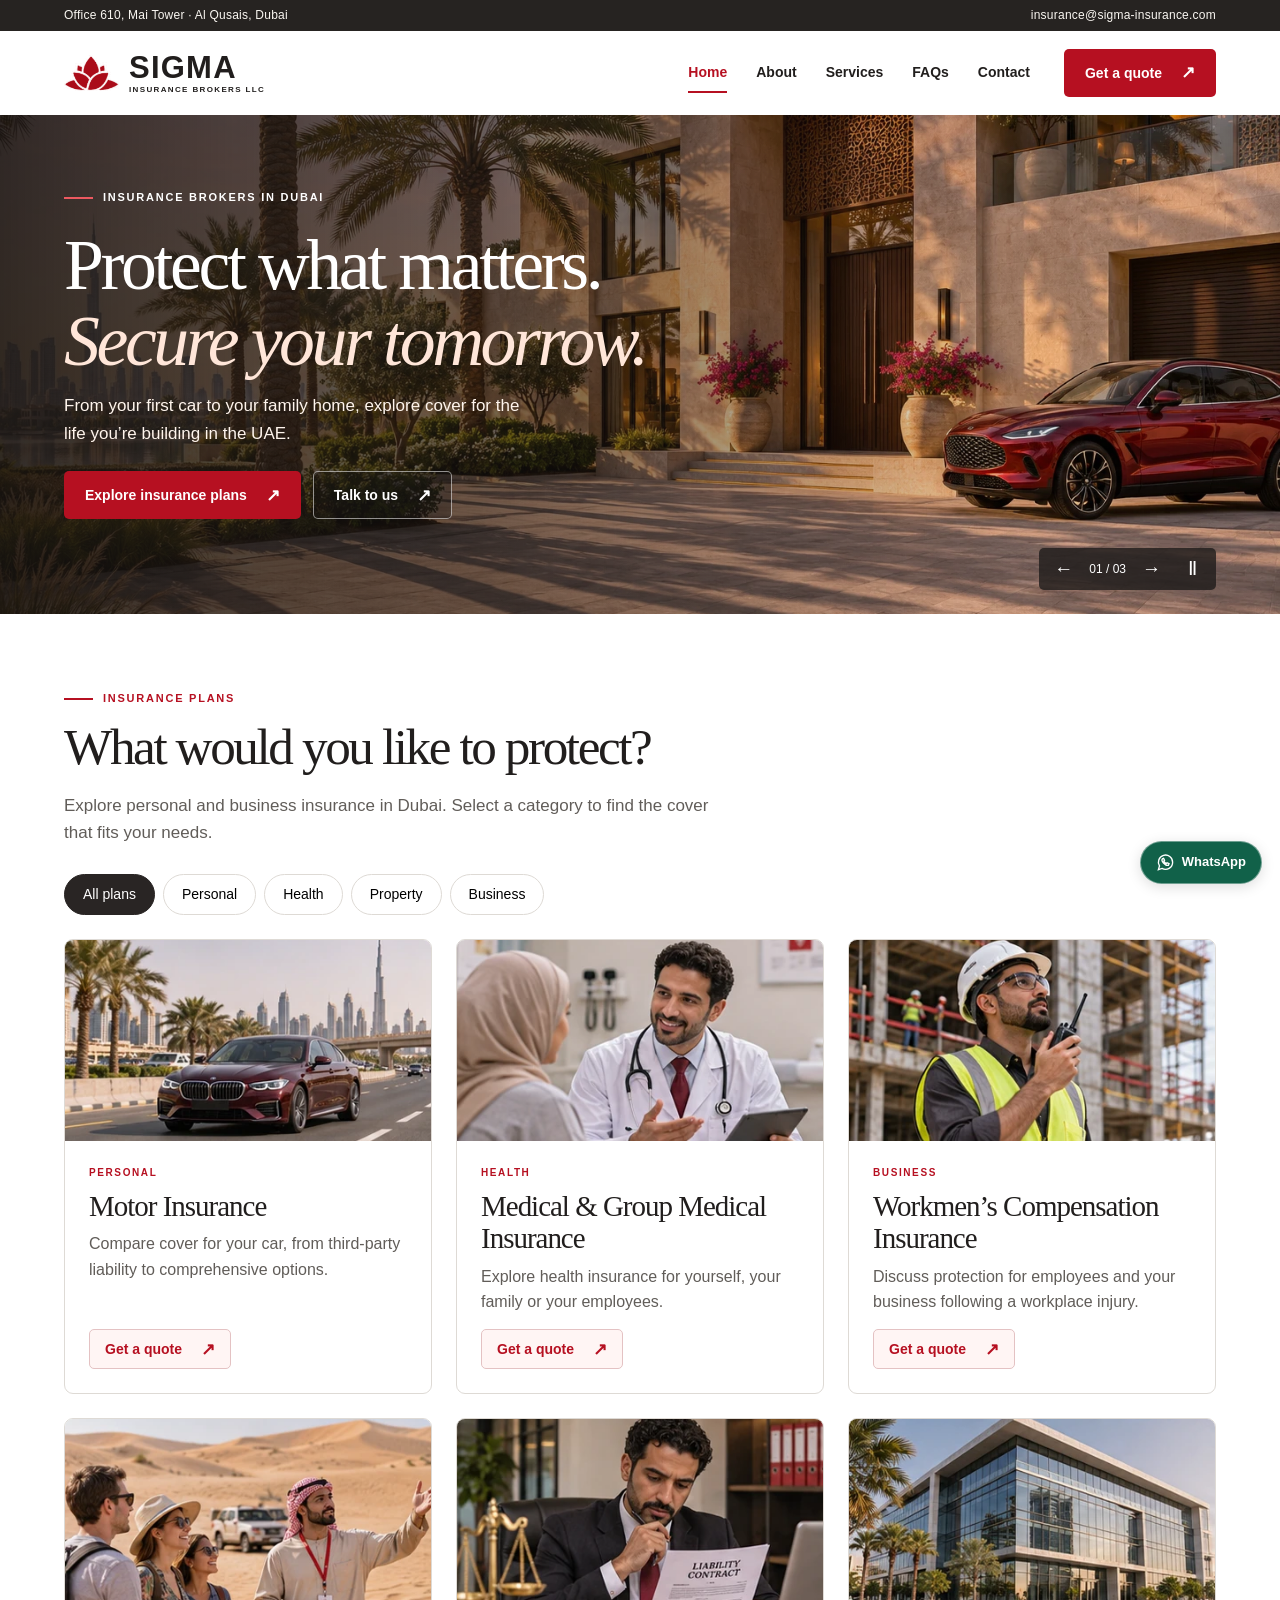
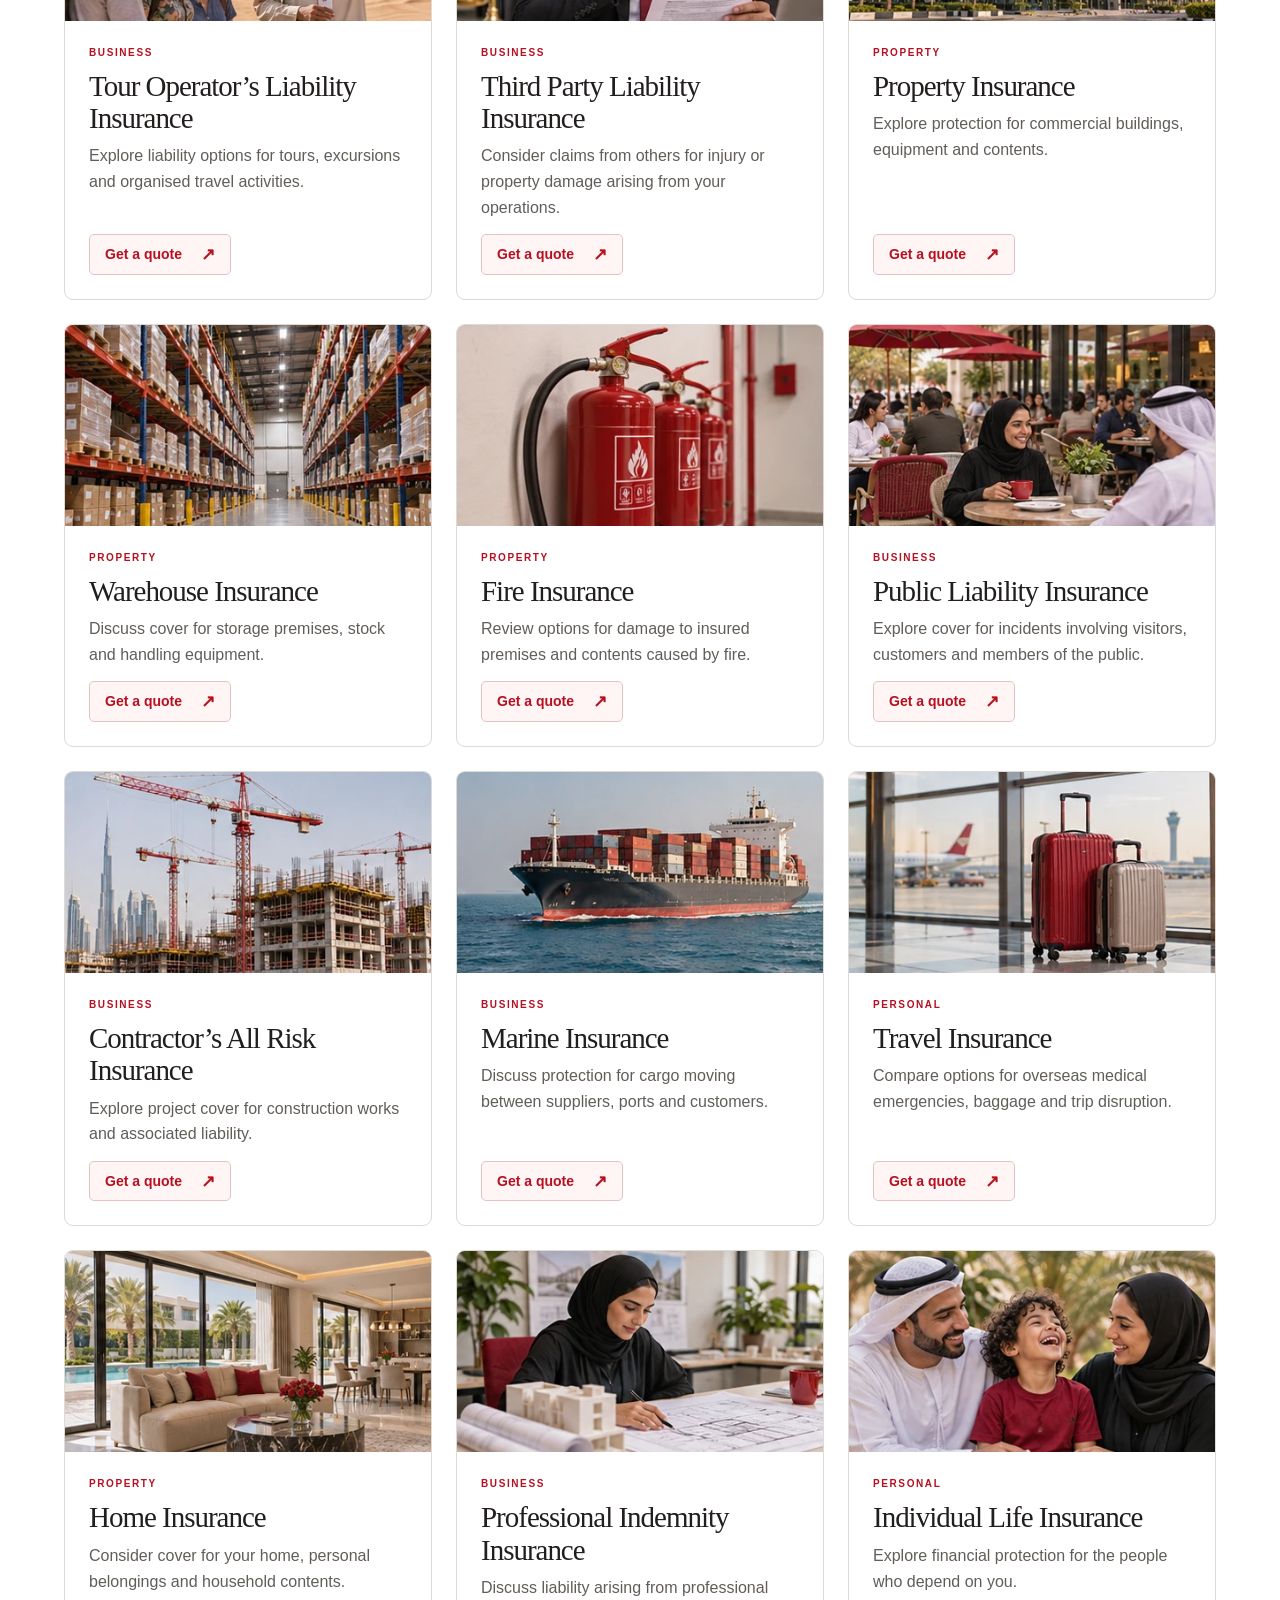
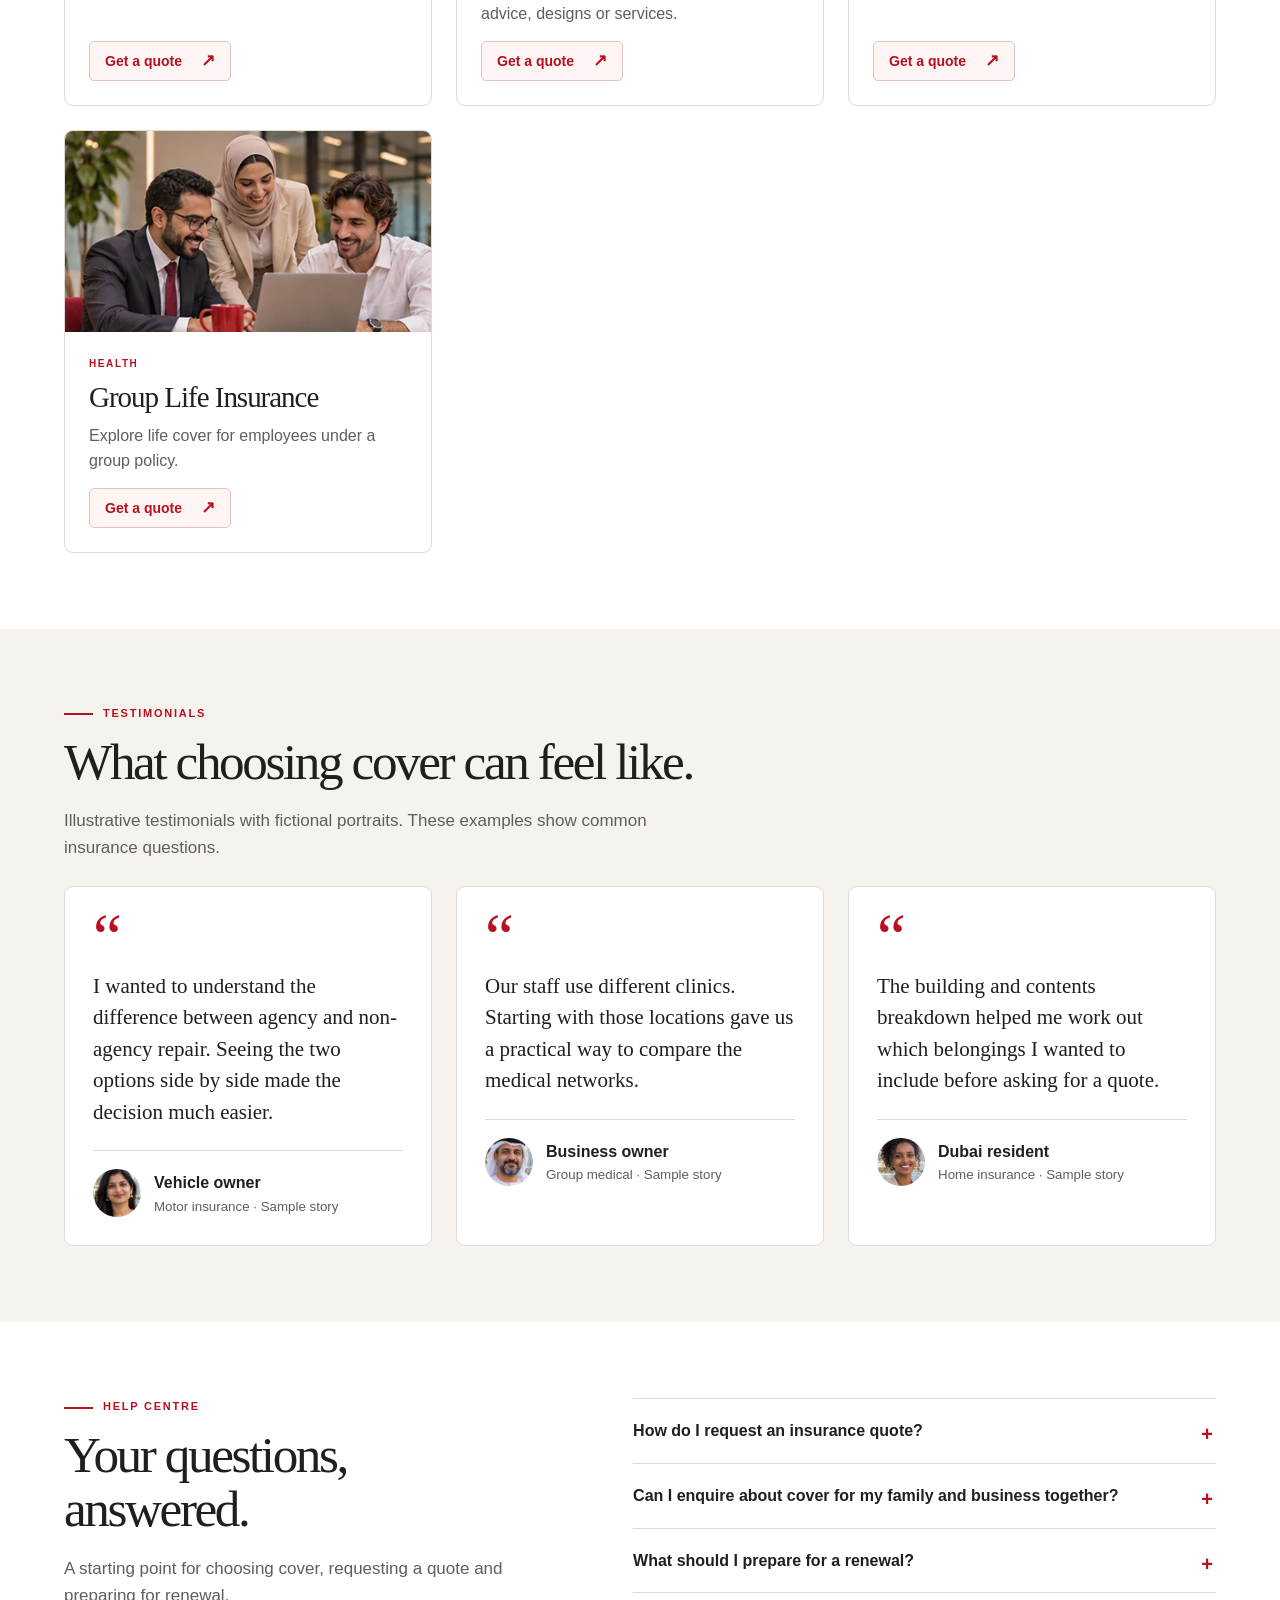
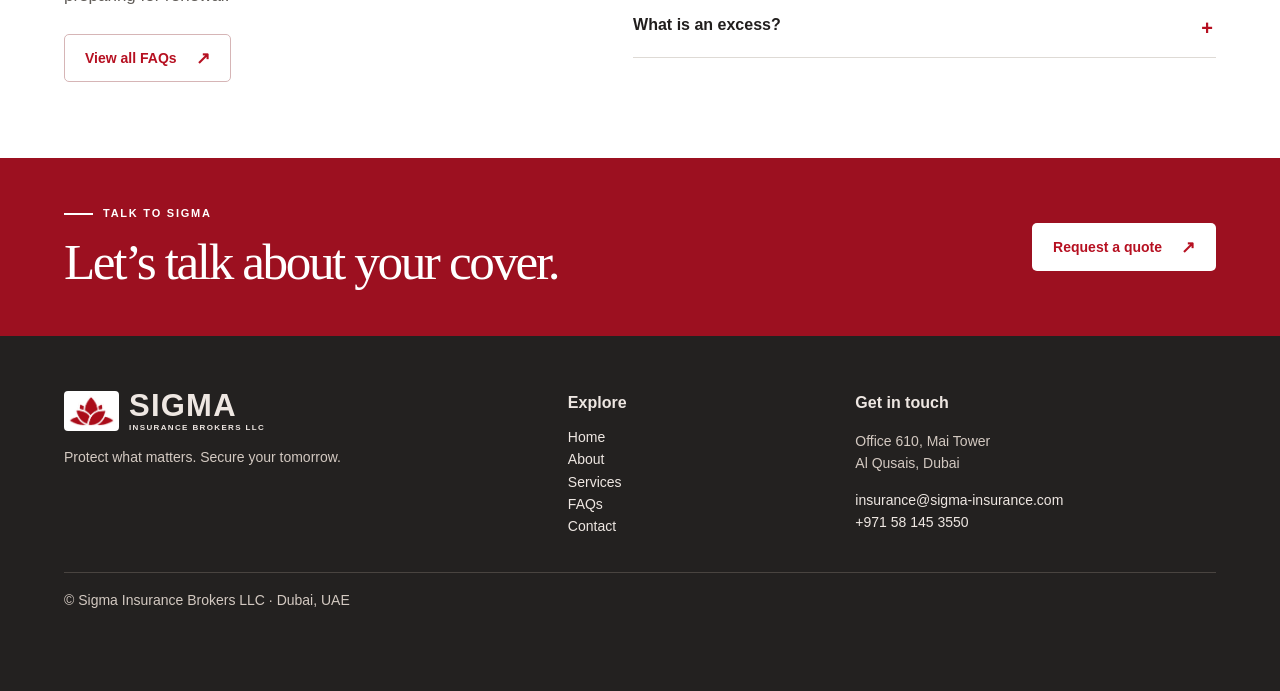
==== index.html @ 6a8ad5db "Add Sigma Insurance website" ====
<!doctype html><html lang="en-AE"><head><meta charset="utf-8"><meta name="viewport" content="width=device-width, initial-scale=1"><title>Dubai Insurance Brokers for Personal &amp; Business Cover | Sigma Insurance Brokers LLC</title><meta name="description" content="Explore motor, medical, property, marine and business insurance in Dubai. Request a quote from Sigma Insurance Brokers LLC in Al Qusais."><link rel="canonical" href="https://www.sigma-insurance.com/"><meta property="og:type" content="website"><meta property="og:title" content="Dubai Insurance Brokers for Personal &amp; Business Cover | Sigma Insurance Brokers LLC"><meta property="og:description" content="Explore motor, medical, property, marine and business insurance in Dubai. Request a quote from Sigma Insurance Brokers LLC in Al Qusais."><meta property="og:url" content="https://www.sigma-insurance.com/"><meta property="og:image" content="https://www.sigma-insurance.com/assets/villa.webp"><link rel="icon" href="assets/sigma-mark.png"><link rel="stylesheet" href="css/style.css"><script type="application/ld+json">{"@context": "https://schema.org", "@type": "InsuranceAgency", "name": "Sigma Insurance Brokers LLC", "url": "https://www.sigma-insurance.com/", "image": "https://www.sigma-insurance.com/assets/villa.webp", "telephone": "+971 58 145 3550", "email": "insurance@sigma-insurance.com", "address": {"@type": "PostalAddress", "streetAddress": "Office 610, Mai Tower, Al Qusais", "addressLocality": "Dubai", "addressCountry": "AE"}}</script><script defer src="js/main.js"></script></head><body><a class="skip" href="#main">Skip to content</a><div class="utility"><div class="wrap"><span>Office 610, Mai Tower · Al Qusais, Dubai</span><a href="mailto:insurance@sigma-insurance.com">insurance@sigma-insurance.com</a></div></div><header><div class="wrap bar"><a class="brand" href="index.html" aria-label="Sigma Insurance Brokers LLC home"><img src="assets/sigma-mark.png" alt=""><b>SIGMA<small>INSURANCE BROKERS LLC</small></b></a><button class="menu" aria-controls="nav" aria-expanded="false">Menu ☰</button><nav id="nav"><a href="index.html" aria-current="page">Home</a><a href="about.html" >About</a><a href="services.html" >Services</a><a href="faq.html" >FAQs</a><a href="contact.html" >Contact</a></nav><a class="btn " href="contact.html#quote">Get a quote<span aria-hidden="true">↗</span></a></div></header><main id="main"><section class="hero" aria-label="Insurance highlights"><div class="slide villa"><div class="wrap slideinner"><span class="eyebrow">Insurance brokers in Dubai</span><h1>Protect what matters.<br><em>Secure your tomorrow.</em></h1><p>From your first car to your family home, explore cover for the life you’re building in the UAE.</p><div class="actions"><a class="btn " href="#plans">Explore insurance plans<span aria-hidden="true">↗</span></a><a class="btn ghost" href="contact.html">Talk to us<span aria-hidden="true">↗</span></a></div></div></div><div class="slide trade" hidden><div class="wrap slideinner"><span class="eyebrow">Business insurance</span><h2>Built for business.<br><em>Ready for change.</em></h2><p>From warehouse stock to goods at sea, explore cover for the people, property and shipments your business relies on.</p><div class="actions"><a class="btn " href="#plans">Explore insurance plans<span aria-hidden="true">↗</span></a><a class="btn ghost" href="contact.html">Talk to us<span aria-hidden="true">↗</span></a></div></div></div><div class="slide office" hidden><div class="wrap slideinner"><span class="eyebrow">Personal guidance</span><h2>Clearer choices.<br><em>Personal guidance.</em></h2><p>Bring your questions to our Al Qusais team and compare cover around your needs, your priorities and your budget.</p><div class="actions"><a class="btn " href="#plans">Explore insurance plans<span aria-hidden="true">↗</span></a><a class="btn ghost" href="contact.html">Talk to us<span aria-hidden="true">↗</span></a></div></div></div><div class="controls"><button id="prev" aria-label="Previous slide">←</button><span id="count">01 / 03</span><button id="next" aria-label="Next slide">→</button><button id="pause" aria-label="Pause slideshow">Ⅱ</button></div></section><section class="section wrap" id="plans"><span class="eyebrow">Insurance plans</span><h2>What would you like to protect?</h2><p class="lead">Explore personal and business insurance in Dubai. Select a category to find the cover that fits your needs.</p><div class="filters" aria-label="Filter insurance plans"><button data-filter="All plans" aria-pressed="true">All plans</button><button data-filter="Personal" aria-pressed="false">Personal</button><button data-filter="Health" aria-pressed="false">Health</button><button data-filter="Property" aria-pressed="false">Property</button><button data-filter="Business" aria-pressed="false">Business</button></div><div class="grid"><article class="card" data-category="Personal" id="plan-motor"><img loading="lazy" width="414" height="231" src="assets/motor.webp" alt="Motor Insurance illustration"><div class="cardbody"><small>Personal</small><h3>Motor Insurance</h3><p>Compare cover for your car, from third-party liability to comprehensive options.</p><a class="btn cardbtn" href="contact.html?plan=motor#quote">Get a quote<span aria-hidden="true">↗</span></a></div></article><article class="card" data-category="Health" id="plan-medical"><img loading="lazy" width="414" height="231" src="assets/medical.webp" alt="Medical & Group Medical Insurance illustration"><div class="cardbody"><small>Health</small><h3>Medical & Group Medical Insurance</h3><p>Explore health insurance for yourself, your family or your employees.</p><a class="btn cardbtn" href="contact.html?plan=medical#quote">Get a quote<span aria-hidden="true">↗</span></a></div></article><article class="card" data-category="Business" id="plan-workmen"><img loading="lazy" width="414" height="231" src="assets/workmen.webp" alt="Workmen’s Compensation Insurance illustration"><div class="cardbody"><small>Business</small><h3>Workmen’s Compensation Insurance</h3><p>Discuss protection for employees and your business following a workplace injury.</p><a class="btn cardbtn" href="contact.html?plan=workmen#quote">Get a quote<span aria-hidden="true">↗</span></a></div></article><article class="card" data-category="Business" id="plan-tour-operator"><img loading="lazy" width="414" height="231" src="assets/tour-operator.webp" alt="Tour Operator’s Liability Insurance illustration"><div class="cardbody"><small>Business</small><h3>Tour Operator’s Liability Insurance</h3><p>Explore liability options for tours, excursions and organised travel activities.</p><a class="btn cardbtn" href="contact.html?plan=tour-operator#quote">Get a quote<span aria-hidden="true">↗</span></a></div></article><article class="card" data-category="Business" id="plan-third-party"><img loading="lazy" width="414" height="231" src="assets/third-party.webp" alt="Third Party Liability Insurance illustration"><div class="cardbody"><small>Business</small><h3>Third Party Liability Insurance</h3><p>Consider claims from others for injury or property damage arising from your operations.</p><a class="btn cardbtn" href="contact.html?plan=third-party#quote">Get a quote<span aria-hidden="true">↗</span></a></div></article><article class="card" data-category="Property" id="plan-property"><img loading="lazy" width="414" height="231" src="assets/property.webp" alt="Property Insurance illustration"><div class="cardbody"><small>Property</small><h3>Property Insurance</h3><p>Explore protection for commercial buildings, equipment and contents.</p><a class="btn cardbtn" href="contact.html?plan=property#quote">Get a quote<span aria-hidden="true">↗</span></a></div></article><article class="card" data-category="Property" id="plan-warehouse"><img loading="lazy" width="414" height="231" src="assets/warehouse.webp" alt="Warehouse Insurance illustration"><div class="cardbody"><small>Property</small><h3>Warehouse Insurance</h3><p>Discuss cover for storage premises, stock and handling equipment.</p><a class="btn cardbtn" href="contact.html?plan=warehouse#quote">Get a quote<span aria-hidden="true">↗</span></a></div></article><article class="card" data-category="Property" id="plan-fire"><img loading="lazy" width="414" height="231" src="assets/fire.webp" alt="Fire Insurance illustration"><div class="cardbody"><small>Property</small><h3>Fire Insurance</h3><p>Review options for damage to insured premises and contents caused by fire.</p><a class="btn cardbtn" href="contact.html?plan=fire#quote">Get a quote<span aria-hidden="true">↗</span></a></div></article><article class="card" data-category="Business" id="plan-public-liability"><img loading="lazy" width="414" height="231" src="assets/public-liability.webp" alt="Public Liability Insurance illustration"><div class="cardbody"><small>Business</small><h3>Public Liability Insurance</h3><p>Explore cover for incidents involving visitors, customers and members of the public.</p><a class="btn cardbtn" href="contact.html?plan=public-liability#quote">Get a quote<span aria-hidden="true">↗</span></a></div></article><article class="card" data-category="Business" id="plan-contractors"><img loading="lazy" width="414" height="231" src="assets/contractors.webp" alt="Contractor’s All Risk Insurance illustration"><div class="cardbody"><small>Business</small><h3>Contractor’s All Risk Insurance</h3><p>Explore project cover for construction works and associated liability.</p><a class="btn cardbtn" href="contact.html?plan=contractors#quote">Get a quote<span aria-hidden="true">↗</span></a></div></article><article class="card" data-category="Business" id="plan-marine"><img loading="lazy" width="414" height="231" src="assets/marine.webp" alt="Marine Insurance illustration"><div class="cardbody"><small>Business</small><h3>Marine Insurance</h3><p>Discuss protection for cargo moving between suppliers, ports and customers.</p><a class="btn cardbtn" href="contact.html?plan=marine#quote">Get a quote<span aria-hidden="true">↗</span></a></div></article><article class="card" data-category="Personal" id="plan-travel"><img loading="lazy" width="414" height="231" src="assets/travel.webp" alt="Travel Insurance illustration"><div class="cardbody"><small>Personal</small><h3>Travel Insurance</h3><p>Compare options for overseas medical emergencies, baggage and trip disruption.</p><a class="btn cardbtn" href="contact.html?plan=travel#quote">Get a quote<span aria-hidden="true">↗</span></a></div></article><article class="card" data-category="Property" id="plan-home"><img loading="lazy" width="414" height="231" src="assets/home.webp" alt="Home Insurance illustration"><div class="cardbody"><small>Property</small><h3>Home Insurance</h3><p>Consider cover for your home, personal belongings and household contents.</p><a class="btn cardbtn" href="contact.html?plan=home#quote">Get a quote<span aria-hidden="true">↗</span></a></div></article><article class="card" data-category="Business" id="plan-professional-indemnity"><img loading="lazy" width="414" height="231" src="assets/professional-indemnity.webp" alt="Professional Indemnity Insurance illustration"><div class="cardbody"><small>Business</small><h3>Professional Indemnity Insurance</h3><p>Discuss liability arising from professional advice, designs or services.</p><a class="btn cardbtn" href="contact.html?plan=professional-indemnity#quote">Get a quote<span aria-hidden="true">↗</span></a></div></article><article class="card" data-category="Personal" id="plan-individual-life"><img loading="lazy" width="414" height="231" src="assets/individual-life.webp" alt="Individual Life Insurance illustration"><div class="cardbody"><small>Personal</small><h3>Individual Life Insurance</h3><p>Explore financial protection for the people who depend on you.</p><a class="btn cardbtn" href="contact.html?plan=individual-life#quote">Get a quote<span aria-hidden="true">↗</span></a></div></article><article class="card" data-category="Health" id="plan-group-life"><img loading="lazy" width="414" height="231" src="assets/group-life.webp" alt="Group Life Insurance illustration"><div class="cardbody"><small>Health</small><h3>Group Life Insurance</h3><p>Explore life cover for employees under a group policy.</p><a class="btn cardbtn" href="contact.html?plan=group-life#quote">Get a quote<span aria-hidden="true">↗</span></a></div></article></div></section><section class="tint"><div class="section wrap"><span class="eyebrow">Testimonials</span><h2>What choosing cover can feel like.</h2><p class="lead">Illustrative testimonials with fictional portraits. These examples show common insurance questions.</p><div class="grid"><figure><span class="quotechar">“</span><blockquote>I wanted to understand the difference between agency and non-agency repair. Seeing the two options side by side made the decision much easier.</blockquote><figcaption><img loading="lazy" src="assets/portrait-0.webp" alt=""><span><b>Vehicle owner</b><small>Motor insurance · Sample story</small></span></figcaption></figure><figure><span class="quotechar">“</span><blockquote>Our staff use different clinics. Starting with those locations gave us a practical way to compare the medical networks.</blockquote><figcaption><img loading="lazy" src="assets/portrait-1.webp" alt=""><span><b>Business owner</b><small>Group medical · Sample story</small></span></figcaption></figure><figure><span class="quotechar">“</span><blockquote>The building and contents breakdown helped me work out which belongings I wanted to include before asking for a quote.</blockquote><figcaption><img loading="lazy" src="assets/portrait-2.webp" alt=""><span><b>Dubai resident</b><small>Home insurance · Sample story</small></span></figcaption></figure></div></div></section><section class="wrap section split"><div><span class="eyebrow">Help centre</span><h2>Your questions,<br>answered.</h2><p class="lead">A starting point for choosing cover, requesting a quote and preparing for renewal.</p><a class="btn outline" href="faq.html">View all FAQs<span aria-hidden="true">↗</span></a></div><div><details><summary>How do I request an insurance quote?</summary><p>Choose a plan and select Get a quote. Add your details and open WhatsApp to review and send your enquiry to Sigma.</p></details><details><summary>Can I enquire about cover for my family and business together?</summary><p>Yes. Choose a primary plan and list the other plans in your message. This helps the team direct each part of your enquiry.</p></details><details><summary>What should I prepare for a renewal?</summary><p>Have your current policy schedule, renewal date and any changes in your circumstances ready. Your broker can then discuss what to review.</p></details><details><summary>What is an excess?</summary><p>An excess is the portion of a covered claim that you bear under the policy terms. Ask where it applies and whether different excesses apply to different claims.</p></details></div></section><section class="promo"><div class="wrap"><div><span class="eyebrow">Talk to Sigma</span><h2>Let’s talk about your cover.</h2></div><a class="btn white" href="contact.html#quote">Request a quote<span aria-hidden="true">↗</span></a></div></section></main><footer><div class="wrap foot"><div><a class="brand" href="index.html" aria-label="Sigma Insurance Brokers LLC home"><img src="assets/sigma-mark.png" alt=""><b>SIGMA<small>INSURANCE BROKERS LLC</small></b></a><p>Protect what matters. Secure your tomorrow.</p></div><div><strong>Explore</strong><a href="index.html" aria-current="page">Home</a><a href="about.html" >About</a><a href="services.html" >Services</a><a href="faq.html" >FAQs</a><a href="contact.html" >Contact</a></div><div><strong>Get in touch</strong><p>Office 610, Mai Tower<br>Al Qusais, Dubai</p><a href="mailto:insurance@sigma-insurance.com">insurance@sigma-insurance.com</a><span>+971 58 145 3550</span></div></div><div class="wrap fine">© Sigma Insurance Brokers LLC · Dubai, UAE</div></footer><aside class="float" aria-label="Quick contact"><a class="call" href="tel:+971581453550">☎ Call</a><a class="whats" href="https://wa.me/971581453550?text=Hello%20Sigma%2C%20I%20would%20like%20to%20enquire%20about%20insurance."><svg aria-hidden="true" viewBox="0 0 24 24" fill="none" stroke="currentColor" stroke-width="1.7"><path d="M21 11.6a9 9 0 0 1-13.4 7.9L3 21l1.4-4.6A9 9 0 1 1 21 11.6Z"/><path d="M8 7.5c-2 2 3.4 8.8 7.6 8.1l.9-2.1-2.6-1.2-.9 1c-1.3-.5-2.6-1.9-3.1-3.1l.9-1-1.2-2.3Z"/></svg>WhatsApp</a></aside></body></html>
---- css/style.css ----
:root{--red:#b61021;--ink:#211e1d;--mute:#615d59;--pale:#f6f3ef;--line:#dedad5}
*{box-sizing:border-box}html{scroll-behavior:smooth}body{margin:0;font:16px/1.6 "Inter","Segoe UI",Arial,sans-serif;color:var(--ink)}button,input,select,textarea{font:inherit}button,a{touch-action:manipulation}button{cursor:pointer}a{color:inherit}a:focus-visible,button:focus-visible,summary:focus-visible{outline:3px solid #2574bd;outline-offset:4px}[hidden]{display:none!important}.wrap{width:min(1240px,90%);margin-inline:auto}.skip{position:fixed;top:-80px;background:white;padding:10px;z-index:20}.skip:focus{top:0}.utility{background:#262321;color:#faf7f2;font-size:12px;letter-spacing:.02em}.utility .wrap,.bar,.promo .wrap,.actions,.filters,.controls,.brand,.btn,figcaption,.whats,.call{display:flex;align-items:center}.utility .wrap{justify-content:space-between;min-height:31px}.utility a,nav a,.brand,.btn,.float a,footer a{text-decoration:none}.bar{height:84px;gap:34px;justify-content:space-between}header{position:relative;z-index:5;background:#fff}.brand{gap:10px;line-height:1}.brand img{width:55px}.brand b{font-size:31px;letter-spacing:.04em}.brand small{font-size:8px;display:block;letter-spacing:.17em;margin-top:3px}nav{display:flex;gap:29px;margin-left:auto}nav a{font-size:14px;font-weight:600;padding:8px 0;border-bottom:2px solid transparent}nav a:hover,nav a[aria-current]{color:var(--red);border-color:var(--red)}.menu{display:none}.btn{justify-content:center;gap:19px;border-radius:5px;background:var(--red);color:white;padding:12px 20px;border:1px solid transparent;font-weight:650;font-size:14px;width:fit-content}.btn:hover{filter:brightness(.88)}.btn span{font-size:17px;line-height:1}.hero{position:relative;color:white}.slide{background-image:linear-gradient(90deg,rgba(21,18,16,.88),rgba(21,18,16,.61) 38%,rgba(21,18,16,.06) 80%),var(--photo);background-size:cover;background-position:center 57%}.slideinner{min-height:clamp(495px,39vw,625px);display:flex;flex-direction:column;align-items:flex-start;justify-content:center;padding-block:55px 76px}.eyebrow,.cardbody>small,.step>small{display:block;text-transform:uppercase;font-size:11px;font-weight:750;letter-spacing:.16em;color:var(--red)}.eyebrow:before{content:'';display:inline-block;background:currentColor;width:29px;height:2px;vertical-align:middle;margin-right:10px}.hero .eyebrow,.promo .eyebrow{color:#fff}.hero .eyebrow:before{background:#ed5960}.hero h1,.hero h2,.intro h1,h2{font-family:Georgia,"Times New Roman",serif;line-height:1.06;letter-spacing:-.047em;font-weight:400}.hero h1,.hero h2{font-size:clamp(52px,5.6vw,88px);margin:20px 0 14px;color:white}.hero em{font-weight:400;color:#ffe6d9}.hero p{font-size:17px;line-height:1.6;max-width:480px;color:#fff5ed;margin:0 0 24px}.actions{gap:12px;flex-wrap:wrap}.ghost{border-color:#ffffff88;background:#17151459}.controls{position:absolute;bottom:24px;right:5%;gap:10px;font-size:12px;font-variant-numeric:tabular-nums;background:#211e1dd1;padding:5px 9px;border-radius:5px}.controls button{background:transparent;border:0;color:white;font-size:19px;min-width:30px;height:32px}.section{padding-block:76px}.section h2,.promo h2,.intro h1{font-size:clamp(39px,4vw,64px);margin:12px 0 18px}.lead{font-size:17px;max-width:660px;color:var(--mute);margin:0 0 25px}.filters{gap:8px;flex-wrap:wrap;margin:28px 0 24px}.filters button{background:white;border:1px solid var(--line);border-radius:30px;padding:8px 18px;font-size:14px}.filters [aria-pressed=true]{background:#292524;border-color:#292524;color:white}.grid{display:grid;grid-template-columns:repeat(3,minmax(0,1fr));gap:24px}.card,figure,.step{border:1px solid var(--line);border-radius:9px;overflow:hidden;background:white}.card{display:flex;flex-direction:column}.card>img{width:100%;height:auto;aspect-ratio:1.82;object-fit:cover}.cardbody{flex:1;display:flex;flex-direction:column;align-items:flex-start;padding:24px}.cardbody>small{font-size:10px}.card h3,.step h3{font:normal 29px/1.12 Georgia,serif;letter-spacing:-.035em;margin:9px 0}.card p,.step p,form p,details p,figure small{color:var(--mute)}.card p{margin:0 0 14px}.cardbtn{margin-top:auto;color:var(--red);background:#fff5f4;border-color:#e4c2c3;padding:8px 15px}.prep{font-size:14px}.prep b,form label,address strong{display:block}.tint,.intro{background:var(--pale)}figure,.step{margin:0;padding:28px}.quotechar{font:65px/.7 Georgia;color:var(--red)}blockquote{margin:4px 0 22px;font:21px/1.5 Georgia,serif}figcaption{gap:13px;border-top:1px solid var(--line);padding-top:18px}figcaption img{width:48px;height:48px;object-fit:cover;object-position:center 34%;border-radius:50%}figcaption small{display:block}.split,.introgrid{display:grid;grid-template-columns:.9fr 1.1fr;gap:8%;align-items:start}.outline{background:white;color:var(--red);border-color:#d6b5b6}details{border-bottom:1px solid var(--line)}details:first-child{border-top:1px solid var(--line)}summary{font-weight:650;padding:19px 28px 19px 0;position:relative;cursor:pointer;list-style:none}summary::-webkit-details-marker{display:none}summary:after{content:'+';position:absolute;right:3px;color:var(--red);font-size:20px}details[open]>summary:after{content:'−'}details p{margin:0 0 20px}.promo{background:#9c1020;color:white;padding:47px 0}.promo .wrap{justify-content:space-between;gap:30px}.promo h2{margin-bottom:0}.white{background:white;color:var(--red)}footer{background:#232120;color:#eee7e2;padding:54px 0 80px}.foot{display:grid;grid-template-columns:1.3fr .7fr 1fr;gap:35px}.foot div>a:not(.brand),.foot div>span{display:block;font-size:14px;overflow-wrap:anywhere}.foot strong{display:block;margin-bottom:10px}.foot p,.fine{color:#d3c9c1;font-size:14px}.foot .brand img{background:#fff;border-radius:4px;padding:5px}.fine{border-top:1px solid #494440;margin-top:34px;padding-top:16px}.float{position:fixed;z-index:8;bottom:16px;right:18px;display:flex;gap:8px}.whats,.call{background:#116149;color:white;border:1px solid #ffffff64;border-radius:25px;padding:10px 15px;font-size:13px;font-weight:700;gap:7px;box-shadow:0 3px 14px #0002}.whats svg{width:19px;height:19px}.call{display:none;background:#292625}.introgrid{align-items:center;padding-block:40px}.introgrid img{width:100%;height:310px;object-fit:cover;border-radius:8px}.introgrid .lead{margin:0}.step small{font-size:15px}.step p{margin-bottom:0}address{font-style:normal;color:var(--mute)}address strong{color:var(--ink);margin-top:18px}address a{color:var(--red);overflow-wrap:anywhere}form{padding:32px;background:var(--pale);border-radius:10px}form h2{font-size:36px!important;margin-top:0!important}form label{font-weight:650;margin:15px 0}form small{font-weight:400}input,select,textarea{width:100%;border:1px solid #c4bcb6;border-radius:5px;background:white;padding:11px;color:var(--ink);margin-top:6px}textarea{resize:vertical}
@media(max-width:1100px),(pointer:coarse){.call{display:flex}}
@media(max-width:900px){.bar{height:70px;gap:18px}.menu{display:block;margin-left:auto;border:1px solid var(--line);background:white;border-radius:5px;padding:8px 13px}nav{display:none}nav.open{display:flex;position:absolute;top:100%;left:0;width:100%;background:white;flex-direction:column;gap:0;padding:12px 5%;box-shadow:0 8px 14px #0002}.grid{grid-template-columns:repeat(2,minmax(0,1fr))}.introgrid{gap:25px}.split{gap:5%}.hero p{max-width:440px}.section{padding-block:54px}}
@media(max-width:620px){.utility a{display:none}.utility .wrap{font-size:11px}.brand b{font-size:24px}.brand img{width:40px}.brand small{font-size:6px}.brand{gap:6px}.bar{gap:8px;height:64px}.bar>.btn,.menu{font-size:12px;padding:8px 10px}.bar>.btn{gap:6px}.slide{background-position:65% center;background-image:linear-gradient(90deg,#161310d9,#16131060),var(--photo)}.hero h1,.hero h2{font-size:clamp(39px,9vw,55px)}.slideinner{min-height:465px;padding:40px 0 80px}.controls{left:5%;right:auto;bottom:22px}.hero p{font-size:16px}.grid,.split,.foot,.introgrid{grid-template-columns:1fr}.split,.foot{gap:28px}.introgrid img{height:180px}.introgrid{padding-block:32px}.section{padding-block:42px}.cardbody,figure,.step,form{padding:21px}.promo .wrap{align-items:flex-start;flex-direction:column}.float{bottom:10px;right:10px}.filters{gap:6px}.filters button{padding:7px 13px}.foot{gap:25px}.lead{font-size:16px}.actions .btn{padding:11px 14px}}
@media(prefers-reduced-motion:reduce){html{scroll-behavior:auto}}

.slide.villa{--photo:url("../assets/villa.webp")}
.slide.trade{--photo:url("../assets/trade.webp")}
.slide.office{--photo:url("../assets/office.webp")}
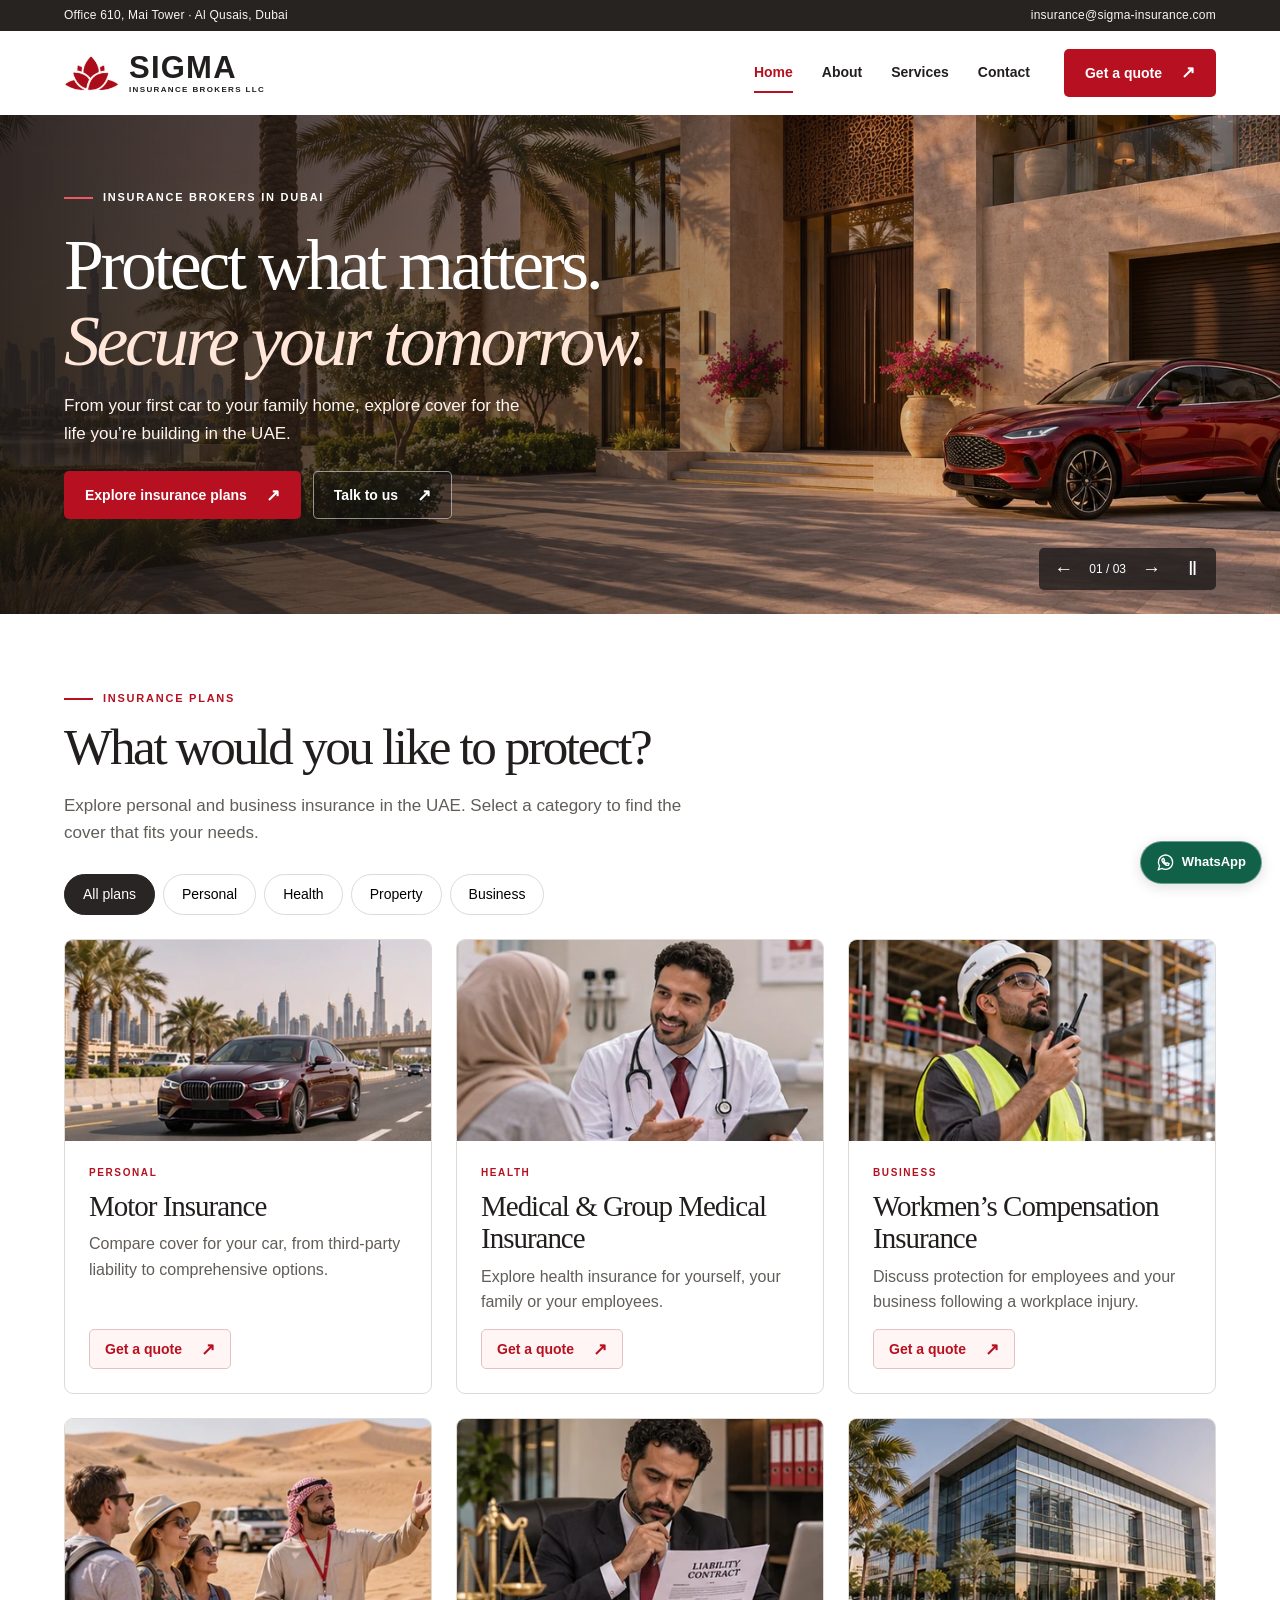
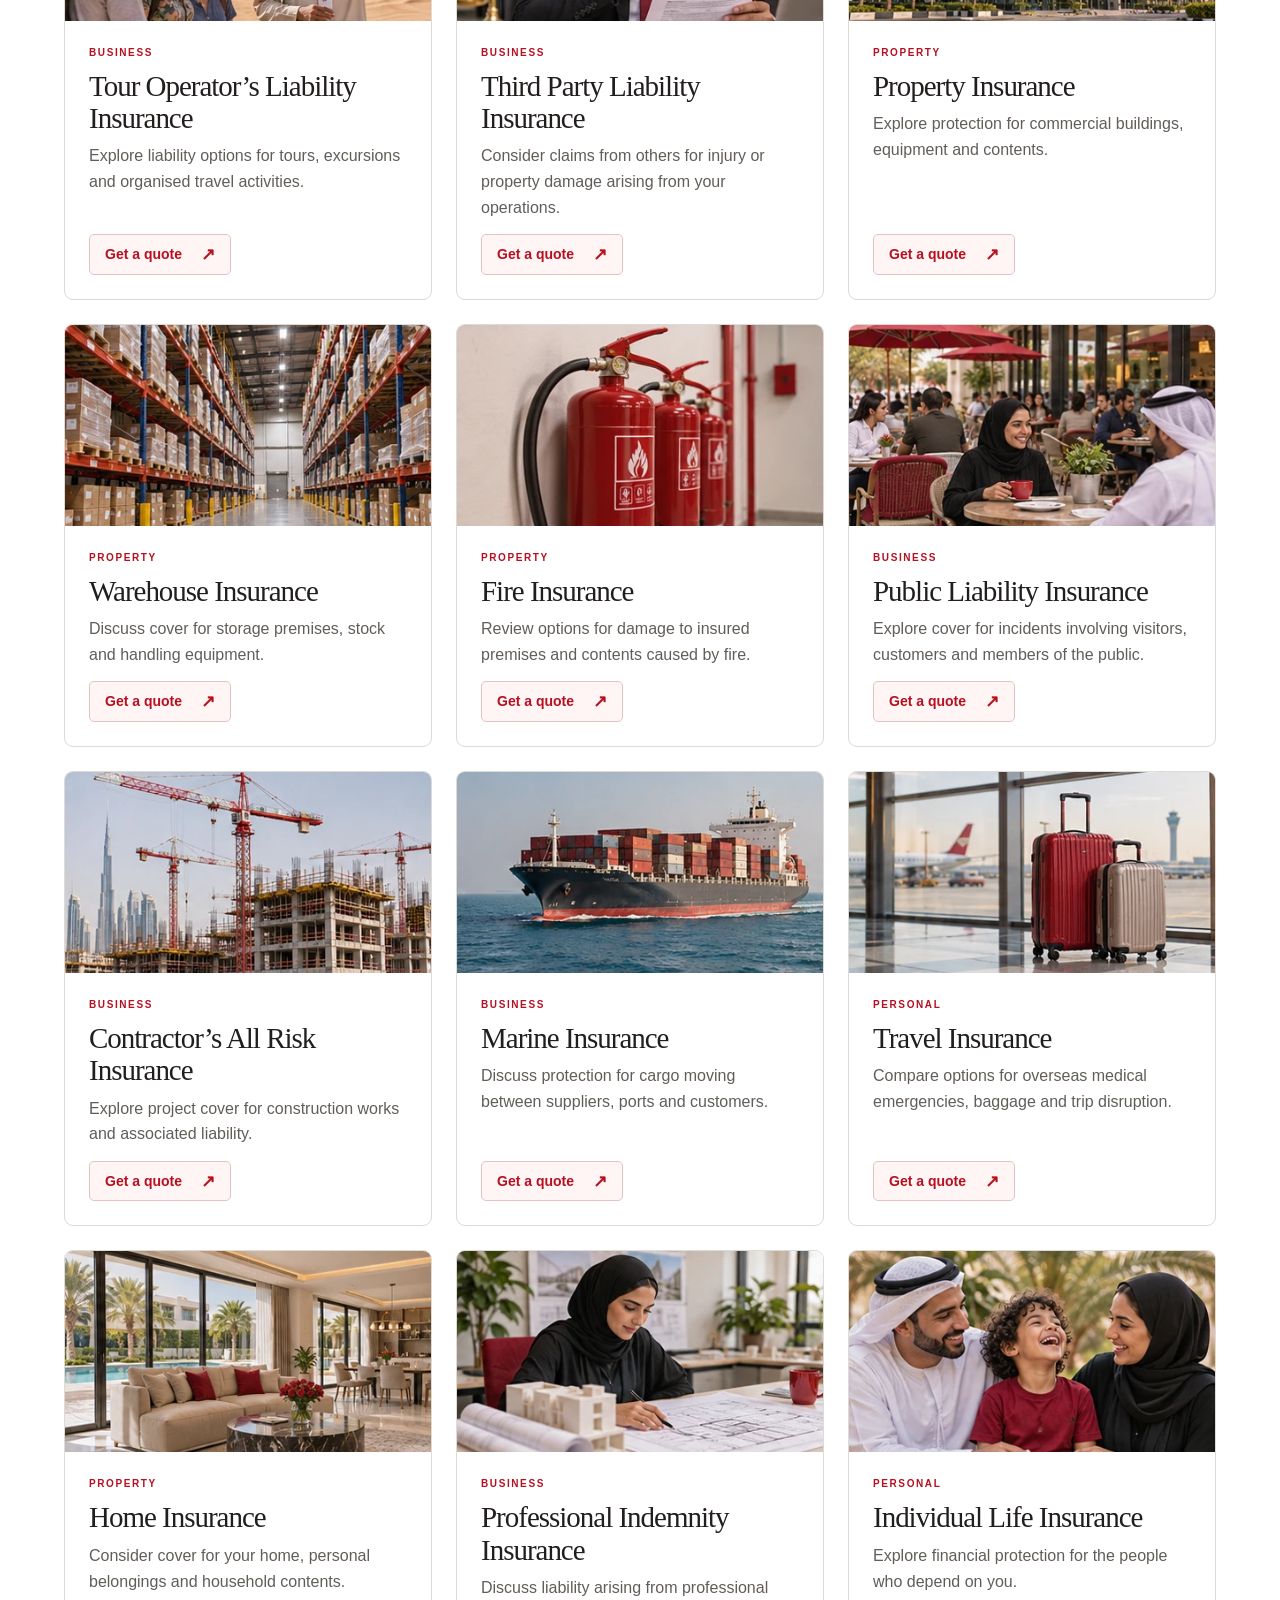
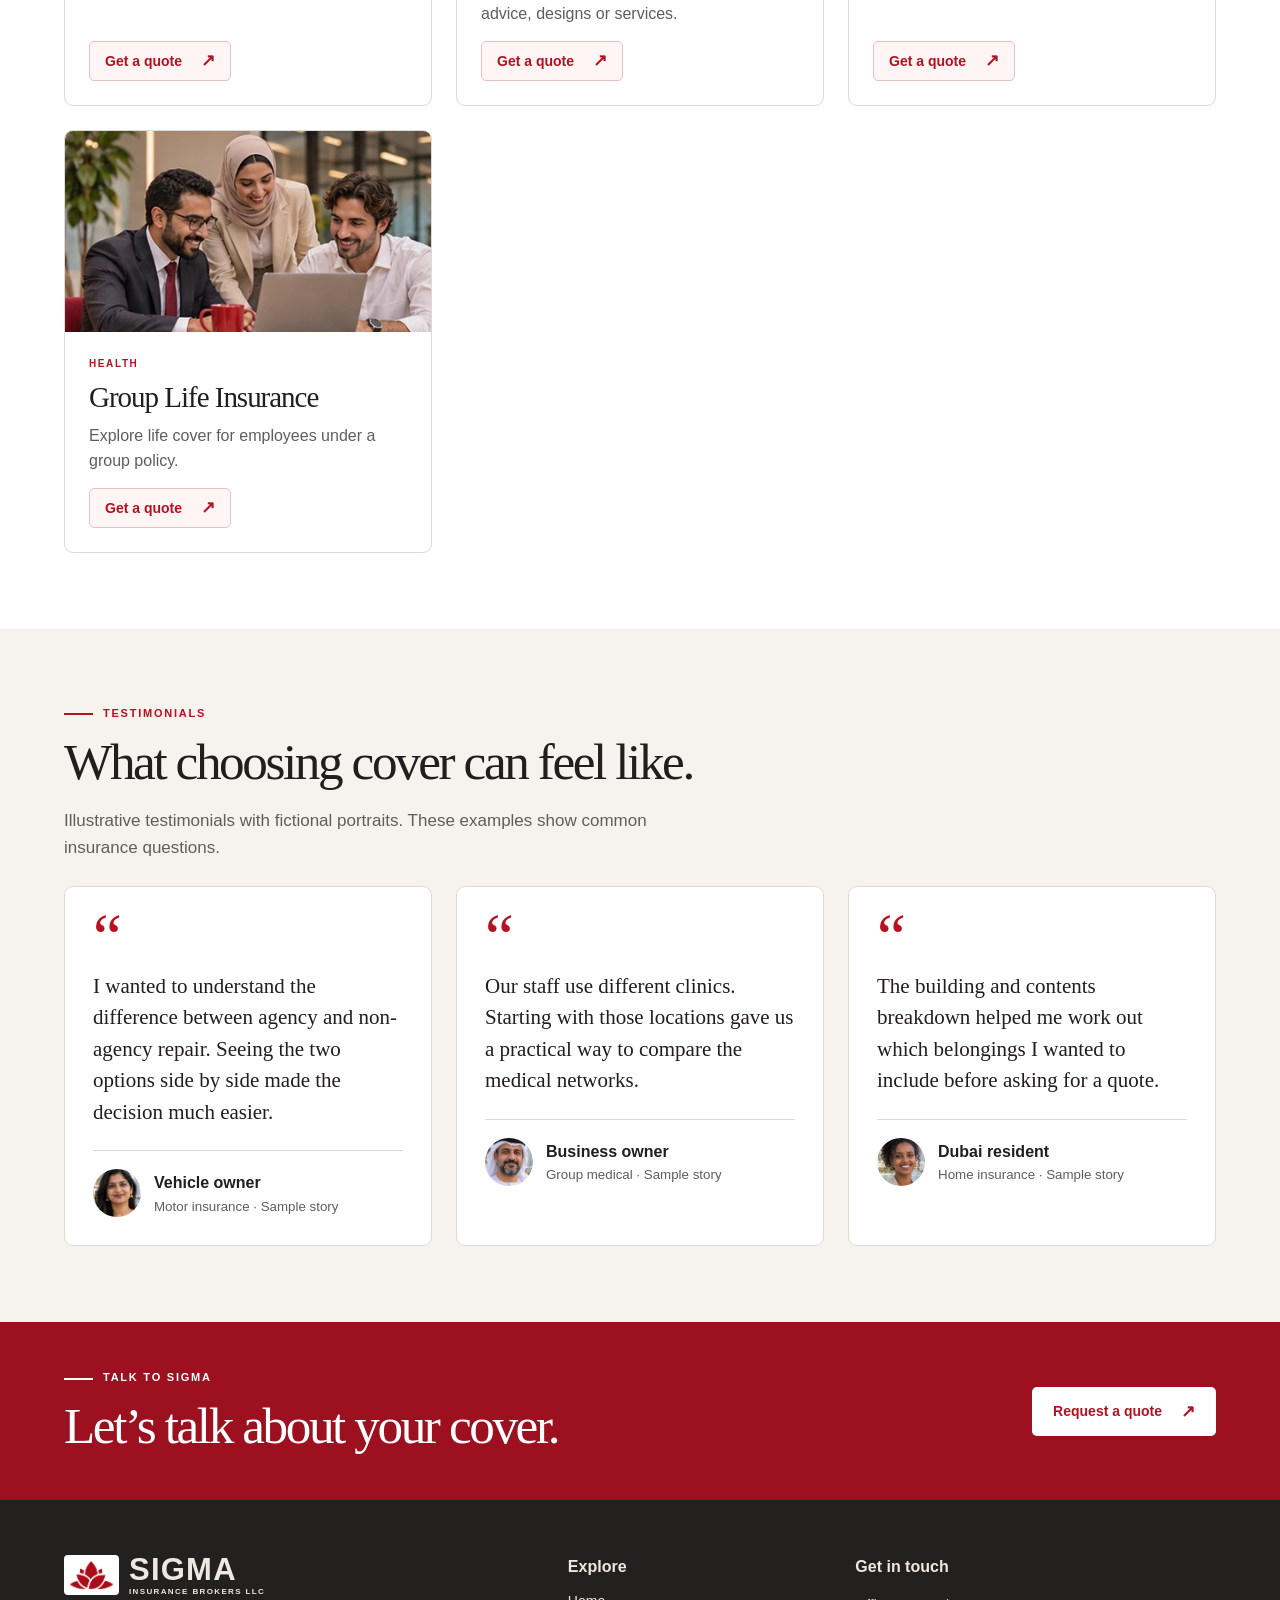
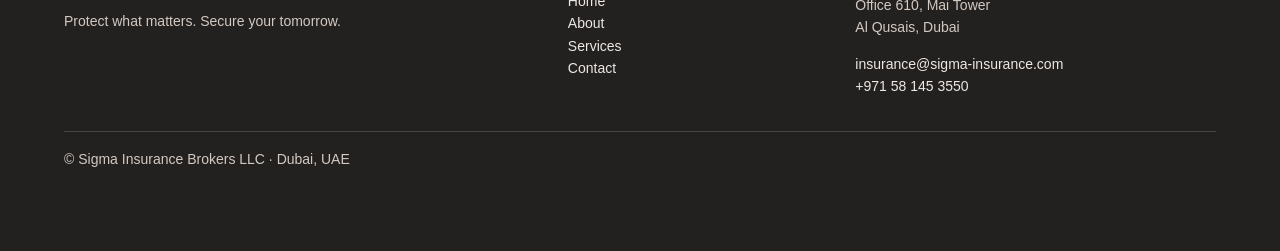
==== commit 18d6de25: "remove faq" ====
--- a/index.html
+++ b/index.html
@@ -1 +1 @@
-<!doctype html><html lang="en-AE"><head><meta charset="utf-8"><meta name="viewport" content="width=device-width, initial-scale=1"><title>Dubai Insurance Brokers for Personal &amp; Business Cover | Sigma Insurance Brokers LLC</title><meta name="description" content="Explore motor, medical, property, marine and business insurance in Dubai. Request a quote from Sigma Insurance Brokers LLC in Al Qusais."><link rel="canonical" href="https://www.sigma-insurance.com/"><meta property="og:type" content="website"><meta property="og:title" content="Dubai Insurance Brokers for Personal &amp; Business Cover | Sigma Insurance Brokers LLC"><meta property="og:description" content="Explore motor, medical, property, marine and business insurance in Dubai. Request a quote from Sigma Insurance Brokers LLC in Al Qusais."><meta property="og:url" content="https://www.sigma-insurance.com/"><meta property="og:image" content="https://www.sigma-insurance.com/assets/villa.webp"><link rel="icon" href="assets/sigma-mark.png"><link rel="stylesheet" href="css/style.css"><script type="application/ld+json">{"@context": "https://schema.org", "@type": "InsuranceAgency", "name": "Sigma Insurance Brokers LLC", "url": "https://www.sigma-insurance.com/", "image": "https://www.sigma-insurance.com/assets/villa.webp", "telephone": "+971 58 145 3550", "email": "insurance@sigma-insurance.com", "address": {"@type": "PostalAddress", "streetAddress": "Office 610, Mai Tower, Al Qusais", "addressLocality": "Dubai", "addressCountry": "AE"}}</script><script defer src="js/main.js"></script></head><body><a class="skip" href="#main">Skip to content</a><div class="utility"><div class="wrap"><span>Office 610, Mai Tower · Al Qusais, Dubai</span><a href="mailto:insurance@sigma-insurance.com">insurance@sigma-insurance.com</a></div></div><header><div class="wrap bar"><a class="brand" href="index.html" aria-label="Sigma Insurance Brokers LLC home"><img src="assets/sigma-mark.png" alt=""><b>SIGMA<small>INSURANCE BROKERS LLC</small></b></a><button class="menu" aria-controls="nav" aria-expanded="false">Menu ☰</button><nav id="nav"><a href="index.html" aria-current="page">Home</a><a href="about.html" >About</a><a href="services.html" >Services</a><a href="faq.html" >FAQs</a><a href="contact.html" >Contact</a></nav><a class="btn " href="contact.html#quote">Get a quote<span aria-hidden="true">↗</span></a></div></header><main id="main"><section class="hero" aria-label="Insurance highlights"><div class="slide villa"><div class="wrap slideinner"><span class="eyebrow">Insurance brokers in Dubai</span><h1>Protect what matters.<br><em>Secure your tomorrow.</em></h1><p>From your first car to your family home, explore cover for the life you’re building in the UAE.</p><div class="actions"><a class="btn " href="#plans">Explore insurance plans<span aria-hidden="true">↗</span></a><a class="btn ghost" href="contact.html">Talk to us<span aria-hidden="true">↗</span></a></div></div></div><div class="slide trade" hidden><div class="wrap slideinner"><span class="eyebrow">Business insurance</span><h2>Built for business.<br><em>Ready for change.</em></h2><p>From warehouse stock to goods at sea, explore cover for the people, property and shipments your business relies on.</p><div class="actions"><a class="btn " href="#plans">Explore insurance plans<span aria-hidden="true">↗</span></a><a class="btn ghost" href="contact.html">Talk to us<span aria-hidden="true">↗</span></a></div></div></div><div class="slide office" hidden><div class="wrap slideinner"><span class="eyebrow">Personal guidance</span><h2>Clearer choices.<br><em>Personal guidance.</em></h2><p>Bring your questions to our Al Qusais team and compare cover around your needs, your priorities and your budget.</p><div class="actions"><a class="btn " href="#plans">Explore insurance plans<span aria-hidden="true">↗</span></a><a class="btn ghost" href="contact.html">Talk to us<span aria-hidden="true">↗</span></a></div></div></div><div class="controls"><button id="prev" aria-label="Previous slide">←</button><span id="count">01 / 03</span><button id="next" aria-label="Next slide">→</button><button id="pause" aria-label="Pause slideshow">Ⅱ</button></div></section><section class="section wrap" id="plans"><span class="eyebrow">Insurance plans</span><h2>What would you like to protect?</h2><p class="lead">Explore personal and business insurance in Dubai. Select a category to find the cover that fits your needs.</p><div class="filters" aria-label="Filter insurance plans"><button data-filter="All plans" aria-pressed="true">All plans</button><button data-filter="Personal" aria-pressed="false">Personal</button><button data-filter="Health" aria-pressed="false">Health</button><button data-filter="Property" aria-pressed="false">Property</button><button data-filter="Business" aria-pressed="false">Business</button></div><div class="grid"><article class="card" data-category="Personal" id="plan-motor"><img loading="lazy" width="414" height="231" src="assets/motor.webp" alt="Motor Insurance illustration"><div class="cardbody"><small>Personal</small><h3>Motor Insurance</h3><p>Compare cover for your car, from third-party liability to comprehensive options.</p><a class="btn cardbtn" href="contact.html?plan=motor#quote">Get a quote<span aria-hidden="true">↗</span></a></div></article><article class="card" data-category="Health" id="plan-medical"><img loading="lazy" width="414" height="231" src="assets/medical.webp" alt="Medical & Group Medical Insurance illustration"><div class="cardbody"><small>Health</small><h3>Medical & Group Medical Insurance</h3><p>Explore health insurance for yourself, your family or your employees.</p><a class="btn cardbtn" href="contact.html?plan=medical#quote">Get a quote<span aria-hidden="true">↗</span></a></div></article><article class="card" data-category="Business" id="plan-workmen"><img loading="lazy" width="414" height="231" src="assets/workmen.webp" alt="Workmen’s Compensation Insurance illustration"><div class="cardbody"><small>Business</small><h3>Workmen’s Compensation Insurance</h3><p>Discuss protection for employees and your business following a workplace injury.</p><a class="btn cardbtn" href="contact.html?plan=workmen#quote">Get a quote<span aria-hidden="true">↗</span></a></div></article><article class="card" data-category="Business" id="plan-tour-operator"><img loading="lazy" width="414" height="231" src="assets/tour-operator.webp" alt="Tour Operator’s Liability Insurance illustration"><div class="cardbody"><small>Business</small><h3>Tour Operator’s Liability Insurance</h3><p>Explore liability options for tours, excursions and organised travel activities.</p><a class="btn cardbtn" href="contact.html?plan=tour-operator#quote">Get a quote<span aria-hidden="true">↗</span></a></div></article><article class="card" data-category="Business" id="plan-third-party"><img loading="lazy" width="414" height="231" src="assets/third-party.webp" alt="Third Party Liability Insurance illustration"><div class="cardbody"><small>Business</small><h3>Third Party Liability Insurance</h3><p>Consider claims from others for injury or property damage arising from your operations.</p><a class="btn cardbtn" href="contact.html?plan=third-party#quote">Get a quote<span aria-hidden="true">↗</span></a></div></article><article class="card" data-category="Property" id="plan-property"><img loading="lazy" width="414" height="231" src="assets/property.webp" alt="Property Insurance illustration"><div class="cardbody"><small>Property</small><h3>Property Insurance</h3><p>Explore protection for commercial buildings, equipment and contents.</p><a class="btn cardbtn" href="contact.html?plan=property#quote">Get a quote<span aria-hidden="true">↗</span></a></div></article><article class="card" data-category="Property" id="plan-warehouse"><img loading="lazy" width="414" height="231" src="assets/warehouse.webp" alt="Warehouse Insurance illustration"><div class="cardbody"><small>Property</small><h3>Warehouse Insurance</h3><p>Discuss cover for storage premises, stock and handling equipment.</p><a class="btn cardbtn" href="contact.html?plan=warehouse#quote">Get a quote<span aria-hidden="true">↗</span></a></div></article><article class="card" data-category="Property" id="plan-fire"><img loading="lazy" width="414" height="231" src="assets/fire.webp" alt="Fire Insurance illustration"><div class="cardbody"><small>Property</small><h3>Fire Insurance</h3><p>Review options for damage to insured premises and contents caused by fire.</p><a class="btn cardbtn" href="contact.html?plan=fire#quote">Get a quote<span aria-hidden="true">↗</span></a></div></article><article class="card" data-category="Business" id="plan-public-liability"><img loading="lazy" width="414" height="231" src="assets/public-liability.webp" alt="Public Liability Insurance illustration"><div class="cardbody"><small>Business</small><h3>Public Liability Insurance</h3><p>Explore cover for incidents involving visitors, customers and members of the public.</p><a class="btn cardbtn" href="contact.html?plan=public-liability#quote">Get a quote<span aria-hidden="true">↗</span></a></div></article><article class="card" data-category="Business" id="plan-contractors"><img loading="lazy" width="414" height="231" src="assets/contractors.webp" alt="Contractor’s All Risk Insurance illustration"><div class="cardbody"><small>Business</small><h3>Contractor’s All Risk Insurance</h3><p>Explore project cover for construction works and associated liability.</p><a class="btn cardbtn" href="contact.html?plan=contractors#quote">Get a quote<span aria-hidden="true">↗</span></a></div></article><article class="card" data-category="Business" id="plan-marine"><img loading="lazy" width="414" height="231" src="assets/marine.webp" alt="Marine Insurance illustration"><div class="cardbody"><small>Business</small><h3>Marine Insurance</h3><p>Discuss protection for cargo moving between suppliers, ports and customers.</p><a class="btn cardbtn" href="contact.html?plan=marine#quote">Get a quote<span aria-hidden="true">↗</span></a></div></article><article class="card" data-category="Personal" id="plan-travel"><img loading="lazy" width="414" height="231" src="assets/travel.webp" alt="Travel Insurance illustration"><div class="cardbody"><small>Personal</small><h3>Travel Insurance</h3><p>Compare options for overseas medical emergencies, baggage and trip disruption.</p><a class="btn cardbtn" href="contact.html?plan=travel#quote">Get a quote<span aria-hidden="true">↗</span></a></div></article><article class="card" data-category="Property" id="plan-home"><img loading="lazy" width="414" height="231" src="assets/home.webp" alt="Home Insurance illustration"><div class="cardbody"><small>Property</small><h3>Home Insurance</h3><p>Consider cover for your home, personal belongings and household contents.</p><a class="btn cardbtn" href="contact.html?plan=home#quote">Get a quote<span aria-hidden="true">↗</span></a></div></article><article class="card" data-category="Business" id="plan-professional-indemnity"><img loading="lazy" width="414" height="231" src="assets/professional-indemnity.webp" alt="Professional Indemnity Insurance illustration"><div class="cardbody"><small>Business</small><h3>Professional Indemnity Insurance</h3><p>Discuss liability arising from professional advice, designs or services.</p><a class="btn cardbtn" href="contact.html?plan=professional-indemnity#quote">Get a quote<span aria-hidden="true">↗</span></a></div></article><article class="card" data-category="Personal" id="plan-individual-life"><img loading="lazy" width="414" height="231" src="assets/individual-life.webp" alt="Individual Life Insurance illustration"><div class="cardbody"><small>Personal</small><h3>Individual Life Insurance</h3><p>Explore financial protection for the people who depend on you.</p><a class="btn cardbtn" href="contact.html?plan=individual-life#quote">Get a quote<span aria-hidden="true">↗</span></a></div></article><article class="card" data-category="Health" id="plan-group-life"><img loading="lazy" width="414" height="231" src="assets/group-life.webp" alt="Group Life Insurance illustration"><div class="cardbody"><small>Health</small><h3>Group Life Insurance</h3><p>Explore life cover for employees under a group policy.</p><a class="btn cardbtn" href="contact.html?plan=group-life#quote">Get a quote<span aria-hidden="true">↗</span></a></div></article></div></section><section class="tint"><div class="section wrap"><span class="eyebrow">Testimonials</span><h2>What choosing cover can feel like.</h2><p class="lead">Illustrative testimonials with fictional portraits. These examples show common insurance questions.</p><div class="grid"><figure><span class="quotechar">“</span><blockquote>I wanted to understand the difference between agency and non-agency repair. Seeing the two options side by side made the decision much easier.</blockquote><figcaption><img loading="lazy" src="assets/portrait-0.webp" alt=""><span><b>Vehicle owner</b><small>Motor insurance · Sample story</small></span></figcaption></figure><figure><span class="quotechar">“</span><blockquote>Our staff use different clinics. Starting with those locations gave us a practical way to compare the medical networks.</blockquote><figcaption><img loading="lazy" src="assets/portrait-1.webp" alt=""><span><b>Business owner</b><small>Group medical · Sample story</small></span></figcaption></figure><figure><span class="quotechar">“</span><blockquote>The building and contents breakdown helped me work out which belongings I wanted to include before asking for a quote.</blockquote><figcaption><img loading="lazy" src="assets/portrait-2.webp" alt=""><span><b>Dubai resident</b><small>Home insurance · Sample story</small></span></figcaption></figure></div></div></section><section class="wrap section split"><div><span class="eyebrow">Help centre</span><h2>Your questions,<br>answered.</h2><p class="lead">A starting point for choosing cover, requesting a quote and preparing for renewal.</p><a class="btn outline" href="faq.html">View all FAQs<span aria-hidden="true">↗</span></a></div><div><details><summary>How do I request an insurance quote?</summary><p>Choose a plan and select Get a quote. Add your details and open WhatsApp to review and send your enquiry to Sigma.</p></details><details><summary>Can I enquire about cover for my family and business together?</summary><p>Yes. Choose a primary plan and list the other plans in your message. This helps the team direct each part of your enquiry.</p></details><details><summary>What should I prepare for a renewal?</summary><p>Have your current policy schedule, renewal date and any changes in your circumstances ready. Your broker can then discuss what to review.</p></details><details><summary>What is an excess?</summary><p>An excess is the portion of a covered claim that you bear under the policy terms. Ask where it applies and whether different excesses apply to different claims.</p></details></div></section><section class="promo"><div class="wrap"><div><span class="eyebrow">Talk to Sigma</span><h2>Let’s talk about your cover.</h2></div><a class="btn white" href="contact.html#quote">Request a quote<span aria-hidden="true">↗</span></a></div></section></main><footer><div class="wrap foot"><div><a class="brand" href="index.html" aria-label="Sigma Insurance Brokers LLC home"><img src="assets/sigma-mark.png" alt=""><b>SIGMA<small>INSURANCE BROKERS LLC</small></b></a><p>Protect what matters. Secure your tomorrow.</p></div><div><strong>Explore</strong><a href="index.html" aria-current="page">Home</a><a href="about.html" >About</a><a href="services.html" >Services</a><a href="faq.html" >FAQs</a><a href="contact.html" >Contact</a></div><div><strong>Get in touch</strong><p>Office 610, Mai Tower<br>Al Qusais, Dubai</p><a href="mailto:insurance@sigma-insurance.com">insurance@sigma-insurance.com</a><span>+971 58 145 3550</span></div></div><div class="wrap fine">© Sigma Insurance Brokers LLC · Dubai, UAE</div></footer><aside class="float" aria-label="Quick contact"><a class="call" href="tel:+971581453550">☎ Call</a><a class="whats" href="https://wa.me/971581453550?text=Hello%20Sigma%2C%20I%20would%20like%20to%20enquire%20about%20insurance."><svg aria-hidden="true" viewBox="0 0 24 24" fill="none" stroke="currentColor" stroke-width="1.7"><path d="M21 11.6a9 9 0 0 1-13.4 7.9L3 21l1.4-4.6A9 9 0 1 1 21 11.6Z"/><path d="M8 7.5c-2 2 3.4 8.8 7.6 8.1l.9-2.1-2.6-1.2-.9 1c-1.3-.5-2.6-1.9-3.1-3.1l.9-1-1.2-2.3Z"/></svg>WhatsApp</a></aside></body></html>+<!doctype html><html lang="en-AE"><head><meta charset="utf-8"><meta name="viewport" content="width=device-width, initial-scale=1"><title>Dubai Insurance Brokers for Personal &amp; Business Cover | Sigma Insurance Brokers LLC</title><meta name="description" content="Explore motor, medical, property, marine and business insurance in Dubai. Request a quote from Sigma Insurance Brokers LLC in Al Qusais."><link rel="canonical" href="https://www.sigma-insurance.com/"><meta property="og:type" content="website"><meta property="og:title" content="Dubai Insurance Brokers for Personal &amp; Business Cover | Sigma Insurance Brokers LLC"><meta property="og:description" content="Explore motor, medical, property, marine and business insurance in Dubai. Request a quote from Sigma Insurance Brokers LLC in Al Qusais."><meta property="og:url" content="https://www.sigma-insurance.com/"><meta property="og:image" content="https://www.sigma-insurance.com/assets/villa.webp"><link rel="icon" href="assets/sigma-mark.png"><link rel="stylesheet" href="css/style.css"><script type="application/ld+json">{"@context": "https://schema.org", "@type": "InsuranceAgency", "name": "Sigma Insurance Brokers LLC", "url": "https://www.sigma-insurance.com/", "image": "https://www.sigma-insurance.com/assets/villa.webp", "telephone": "+971 58 145 3550", "email": "insurance@sigma-insurance.com", "address": {"@type": "PostalAddress", "streetAddress": "Office 610, Mai Tower, Al Qusais", "addressLocality": "Dubai", "addressCountry": "AE"}}</script><script defer src="js/main.js"></script></head><body><a class="skip" href="#main">Skip to content</a><div class="utility"><div class="wrap"><span>Office 610, Mai Tower · Al Qusais, Dubai</span><a href="mailto:insurance@sigma-insurance.com">insurance@sigma-insurance.com</a></div></div><header><div class="wrap bar"><a class="brand" href="index.html" aria-label="Sigma Insurance Brokers LLC home"><img src="assets/sigma-mark.png" alt=""><b>SIGMA<small>INSURANCE BROKERS LLC</small></b></a><button class="menu" aria-controls="nav" aria-expanded="false">Menu ☰</button><nav id="nav"><a href="index.html" aria-current="page">Home</a><a href="about.html" >About</a><a href="services.html" >Services</a><a href="contact.html" >Contact</a></nav><a class="btn " href="contact.html#quote">Get a quote<span aria-hidden="true">↗</span></a></div></header><main id="main"><section class="hero" aria-label="Insurance highlights"><div class="slide villa"><div class="wrap slideinner"><span class="eyebrow">Insurance brokers in Dubai</span><h1>Protect what matters.<br><em>Secure your tomorrow.</em></h1><p>From your first car to your family home, explore cover for the life you’re building in the UAE.</p><div class="actions"><a class="btn " href="#plans">Explore insurance plans<span aria-hidden="true">↗</span></a><a class="btn ghost" href="contact.html">Talk to us<span aria-hidden="true">↗</span></a></div></div></div><div class="slide trade" hidden><div class="wrap slideinner"><span class="eyebrow">Business insurance</span><h2>Built for business.<br><em>Ready for change.</em></h2><p>From warehouse stock to goods at sea, explore cover for the people, property and shipments your business relies on.</p><div class="actions"><a class="btn " href="#plans">Explore insurance plans<span aria-hidden="true">↗</span></a><a class="btn ghost" href="contact.html">Talk to us<span aria-hidden="true">↗</span></a></div></div></div><div class="slide office" hidden><div class="wrap slideinner"><span class="eyebrow">Personal guidance</span><h2>Clearer choices.<br><em>Personal guidance.</em></h2><p>Bring your questions to our Al Qusais team and compare cover around your needs, your priorities and your budget.</p><div class="actions"><a class="btn " href="#plans">Explore insurance plans<span aria-hidden="true">↗</span></a><a class="btn ghost" href="contact.html">Talk to us<span aria-hidden="true">↗</span></a></div></div></div><div class="controls"><button id="prev" aria-label="Previous slide">←</button><span id="count">01 / 03</span><button id="next" aria-label="Next slide">→</button><button id="pause" aria-label="Pause slideshow">Ⅱ</button></div></section><section class="section wrap" id="plans"><span class="eyebrow">Insurance plans</span><h2>What would you like to protect?</h2><p class="lead">Explore personal and business insurance in the UAE. Select a category to find the cover that fits your needs.</p><div class="filters" aria-label="Filter insurance plans"><button data-filter="All plans" aria-pressed="true">All plans</button><button data-filter="Personal" aria-pressed="false">Personal</button><button data-filter="Health" aria-pressed="false">Health</button><button data-filter="Property" aria-pressed="false">Property</button><button data-filter="Business" aria-pressed="false">Business</button></div><div class="grid"><article class="card" data-category="Personal" id="plan-motor"><img loading="lazy" width="414" height="231" src="assets/motor.webp" alt="Motor Insurance illustration"><div class="cardbody"><small>Personal</small><h3>Motor Insurance</h3><p>Compare cover for your car, from third-party liability to comprehensive options.</p><a class="btn cardbtn" href="contact.html?plan=motor#quote">Get a quote<span aria-hidden="true">↗</span></a></div></article><article class="card" data-category="Health" id="plan-medical"><img loading="lazy" width="414" height="231" src="assets/medical.webp" alt="Medical & Group Medical Insurance illustration"><div class="cardbody"><small>Health</small><h3>Medical & Group Medical Insurance</h3><p>Explore health insurance for yourself, your family or your employees.</p><a class="btn cardbtn" href="contact.html?plan=medical#quote">Get a quote<span aria-hidden="true">↗</span></a></div></article><article class="card" data-category="Business" id="plan-workmen"><img loading="lazy" width="414" height="231" src="assets/workmen.webp" alt="Workmen’s Compensation Insurance illustration"><div class="cardbody"><small>Business</small><h3>Workmen’s Compensation Insurance</h3><p>Discuss protection for employees and your business following a workplace injury.</p><a class="btn cardbtn" href="contact.html?plan=workmen#quote">Get a quote<span aria-hidden="true">↗</span></a></div></article><article class="card" data-category="Business" id="plan-tour-operator"><img loading="lazy" width="414" height="231" src="assets/tour-operator.webp" alt="Tour Operator’s Liability Insurance illustration"><div class="cardbody"><small>Business</small><h3>Tour Operator’s Liability Insurance</h3><p>Explore liability options for tours, excursions and organised travel activities.</p><a class="btn cardbtn" href="contact.html?plan=tour-operator#quote">Get a quote<span aria-hidden="true">↗</span></a></div></article><article class="card" data-category="Business" id="plan-third-party"><img loading="lazy" width="414" height="231" src="assets/third-party.webp" alt="Third Party Liability Insurance illustration"><div class="cardbody"><small>Business</small><h3>Third Party Liability Insurance</h3><p>Consider claims from others for injury or property damage arising from your operations.</p><a class="btn cardbtn" href="contact.html?plan=third-party#quote">Get a quote<span aria-hidden="true">↗</span></a></div></article><article class="card" data-category="Property" id="plan-property"><img loading="lazy" width="414" height="231" src="assets/property.webp" alt="Property Insurance illustration"><div class="cardbody"><small>Property</small><h3>Property Insurance</h3><p>Explore protection for commercial buildings, equipment and contents.</p><a class="btn cardbtn" href="contact.html?plan=property#quote">Get a quote<span aria-hidden="true">↗</span></a></div></article><article class="card" data-category="Property" id="plan-warehouse"><img loading="lazy" width="414" height="231" src="assets/warehouse.webp" alt="Warehouse Insurance illustration"><div class="cardbody"><small>Property</small><h3>Warehouse Insurance</h3><p>Discuss cover for storage premises, stock and handling equipment.</p><a class="btn cardbtn" href="contact.html?plan=warehouse#quote">Get a quote<span aria-hidden="true">↗</span></a></div></article><article class="card" data-category="Property" id="plan-fire"><img loading="lazy" width="414" height="231" src="assets/fire.webp" alt="Fire Insurance illustration"><div class="cardbody"><small>Property</small><h3>Fire Insurance</h3><p>Review options for damage to insured premises and contents caused by fire.</p><a class="btn cardbtn" href="contact.html?plan=fire#quote">Get a quote<span aria-hidden="true">↗</span></a></div></article><article class="card" data-category="Business" id="plan-public-liability"><img loading="lazy" width="414" height="231" src="assets/public-liability.webp" alt="Public Liability Insurance illustration"><div class="cardbody"><small>Business</small><h3>Public Liability Insurance</h3><p>Explore cover for incidents involving visitors, customers and members of the public.</p><a class="btn cardbtn" href="contact.html?plan=public-liability#quote">Get a quote<span aria-hidden="true">↗</span></a></div></article><article class="card" data-category="Business" id="plan-contractors"><img loading="lazy" width="414" height="231" src="assets/contractors.webp" alt="Contractor’s All Risk Insurance illustration"><div class="cardbody"><small>Business</small><h3>Contractor’s All Risk Insurance</h3><p>Explore project cover for construction works and associated liability.</p><a class="btn cardbtn" href="contact.html?plan=contractors#quote">Get a quote<span aria-hidden="true">↗</span></a></div></article><article class="card" data-category="Business" id="plan-marine"><img loading="lazy" width="414" height="231" src="assets/marine.webp" alt="Marine Insurance illustration"><div class="cardbody"><small>Business</small><h3>Marine Insurance</h3><p>Discuss protection for cargo moving between suppliers, ports and customers.</p><a class="btn cardbtn" href="contact.html?plan=marine#quote">Get a quote<span aria-hidden="true">↗</span></a></div></article><article class="card" data-category="Personal" id="plan-travel"><img loading="lazy" width="414" height="231" src="assets/travel.webp" alt="Travel Insurance illustration"><div class="cardbody"><small>Personal</small><h3>Travel Insurance</h3><p>Compare options for overseas medical emergencies, baggage and trip disruption.</p><a class="btn cardbtn" href="contact.html?plan=travel#quote">Get a quote<span aria-hidden="true">↗</span></a></div></article><article class="card" data-category="Property" id="plan-home"><img loading="lazy" width="414" height="231" src="assets/home.webp" alt="Home Insurance illustration"><div class="cardbody"><small>Property</small><h3>Home Insurance</h3><p>Consider cover for your home, personal belongings and household contents.</p><a class="btn cardbtn" href="contact.html?plan=home#quote">Get a quote<span aria-hidden="true">↗</span></a></div></article><article class="card" data-category="Business" id="plan-professional-indemnity"><img loading="lazy" width="414" height="231" src="assets/professional-indemnity.webp" alt="Professional Indemnity Insurance illustration"><div class="cardbody"><small>Business</small><h3>Professional Indemnity Insurance</h3><p>Discuss liability arising from professional advice, designs or services.</p><a class="btn cardbtn" href="contact.html?plan=professional-indemnity#quote">Get a quote<span aria-hidden="true">↗</span></a></div></article><article class="card" data-category="Personal" id="plan-individual-life"><img loading="lazy" width="414" height="231" src="assets/individual-life.webp" alt="Individual Life Insurance illustration"><div class="cardbody"><small>Personal</small><h3>Individual Life Insurance</h3><p>Explore financial protection for the people who depend on you.</p><a class="btn cardbtn" href="contact.html?plan=individual-life#quote">Get a quote<span aria-hidden="true">↗</span></a></div></article><article class="card" data-category="Health" id="plan-group-life"><img loading="lazy" width="414" height="231" src="assets/group-life.webp" alt="Group Life Insurance illustration"><div class="cardbody"><small>Health</small><h3>Group Life Insurance</h3><p>Explore life cover for employees under a group policy.</p><a class="btn cardbtn" href="contact.html?plan=group-life#quote">Get a quote<span aria-hidden="true">↗</span></a></div></article></div></section><section class="tint"><div class="section wrap"><span class="eyebrow">Testimonials</span><h2>What choosing cover can feel like.</h2><p class="lead">Illustrative testimonials with fictional portraits. These examples show common insurance questions.</p><div class="grid"><figure><span class="quotechar">“</span><blockquote>I wanted to understand the difference between agency and non-agency repair. Seeing the two options side by side made the decision much easier.</blockquote><figcaption><img loading="lazy" src="assets/portrait-0.webp" alt=""><span><b>Vehicle owner</b><small>Motor insurance · Sample story</small></span></figcaption></figure><figure><span class="quotechar">“</span><blockquote>Our staff use different clinics. Starting with those locations gave us a practical way to compare the medical networks.</blockquote><figcaption><img loading="lazy" src="assets/portrait-1.webp" alt=""><span><b>Business owner</b><small>Group medical · Sample story</small></span></figcaption></figure><figure><span class="quotechar">“</span><blockquote>The building and contents breakdown helped me work out which belongings I wanted to include before asking for a quote.</blockquote><figcaption><img loading="lazy" src="assets/portrait-2.webp" alt=""><span><b>Dubai resident</b><small>Home insurance · Sample story</small></span></figcaption></figure></div></div></section><section class="promo"><div class="wrap"><div><span class="eyebrow">Talk to Sigma</span><h2>Let’s talk about your cover.</h2></div><a class="btn white" href="contact.html#quote">Request a quote<span aria-hidden="true">↗</span></a></div></section></main><footer><div class="wrap foot"><div><a class="brand" href="index.html" aria-label="Sigma Insurance Brokers LLC home"><img src="assets/sigma-mark.png" alt=""><b>SIGMA<small>INSURANCE BROKERS LLC</small></b></a><p>Protect what matters. Secure your tomorrow.</p></div><div><strong>Explore</strong><a href="index.html" aria-current="page">Home</a><a href="about.html" >About</a><a href="services.html" >Services</a><a href="contact.html" >Contact</a></div><div><strong>Get in touch</strong><p>Office 610, Mai Tower<br>Al Qusais, Dubai</p><a href="mailto:insurance@sigma-insurance.com">insurance@sigma-insurance.com</a><span>+971 58 145 3550</span></div></div><div class="wrap fine">© Sigma Insurance Brokers LLC · Dubai, UAE</div></footer><aside class="float" aria-label="Quick contact"><a class="call" href="tel:+971581453550">☎ Call</a><a class="whats" href="https://wa.me/971581453550?text=Hello%20Sigma%2C%20I%20would%20like%20to%20enquire%20about%20insurance."><svg aria-hidden="true" viewBox="0 0 24 24" fill="none" stroke="currentColor" stroke-width="1.7"><path d="M21 11.6a9 9 0 0 1-13.4 7.9L3 21l1.4-4.6A9 9 0 1 1 21 11.6Z"/><path d="M8 7.5c-2 2 3.4 8.8 7.6 8.1l.9-2.1-2.6-1.2-.9 1c-1.3-.5-2.6-1.9-3.1-3.1l.9-1-1.2-2.3Z"/></svg>WhatsApp</a></aside></body></html>
